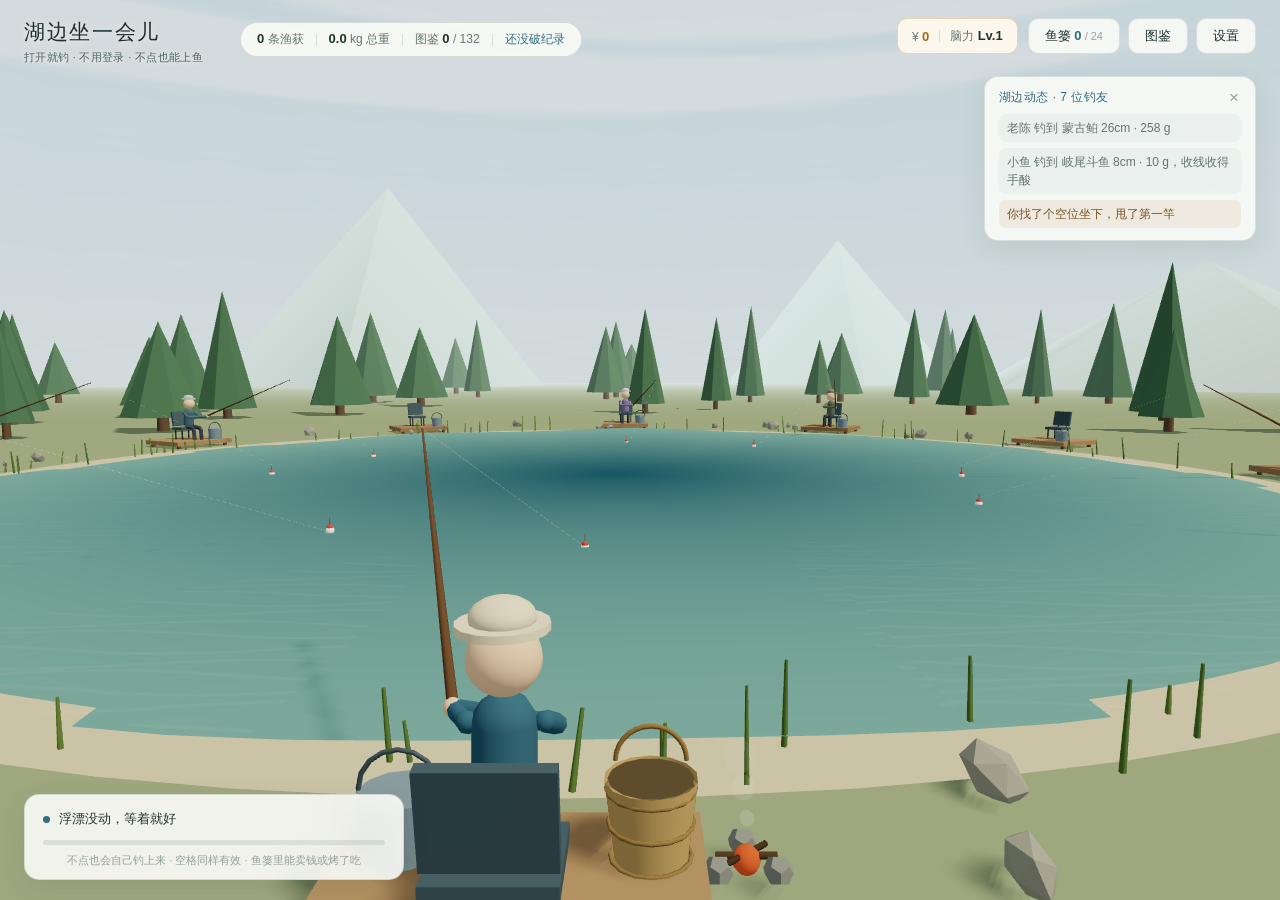
==== fishing.html @ 689ca932 "Publish 今晚便利店 static site" ====
<!doctype html>
<html lang="zh-CN">
  <head>
    <meta charset="UTF-8" />
    <meta name="viewport" content="width=device-width, initial-scale=1.0" />
    <meta name="theme-color" content="#dbe8e4" />
    <link rel="icon" type="image/svg+xml" href="/favicon.svg" />
    <meta name="description" content="打开网页就坐下钓鱼。环湖钓位、132 种淡水鱼、全程可零操作。" />
    <title>湖边坐一会儿 · 摸鱼钓鱼</title>
    <script type="module" crossorigin src="/assets/fishing-wzUcbD3U.js"></script>
    <link rel="modulepreload" crossorigin href="/assets/react-BdqkGuZs.js">
    <link rel="stylesheet" crossorigin href="/assets/fishing-D8SqK-b8.css">
  </head>
  <body>
    <div id="root"></div>
  </body>
</html>
---- assets/fishing-D8SqK-b8.css ----
:root{--fk-ink: #21332f;--fk-ink2: #647671;--fk-ink3: #93a19c;--fk-paper: rgba(250, 251, 247, .9);--fk-solid: #fafbf7;--fk-line: rgba(37, 68, 62, .14);--fk-lake: #2f6e7e;--fk-amber: #bd7731;--fk-sans: -apple-system, BlinkMacSystemFont, "Segoe UI", "PingFang SC", "Microsoft YaHei", sans-serif;--fk-serif: "Songti SC", "SimSun", "Noto Serif SC", Georgia, serif}*{box-sizing:border-box}html,body,#root{height:100%;margin:0;padding:0;overflow:hidden;background:#dce9e6}body{font-family:var(--fk-sans);color:var(--fk-ink);-webkit-font-smoothing:antialiased;-webkit-user-select:none;user-select:none;overscroll-behavior:none}.fk-app{position:fixed;inset:0}canvas{display:block;outline:none}.fk-hud{position:fixed;inset:0;z-index:10;pointer-events:none;font-size:13px}.fk-hud button,.fk-hud input{font-family:inherit;cursor:pointer}.fk-hud button{pointer-events:auto}.fk-top{position:absolute;top:0;left:0;right:0;display:flex;align-items:flex-start;gap:20px;padding:18px 24px}.fk-brand{min-width:196px}.fk-brand h1{margin:0;font-family:var(--fk-serif);font-size:21px;font-weight:500;letter-spacing:.08em;color:#1d302c;text-shadow:0 1px 8px rgba(255,255,255,.7)}.fk-brand span{display:block;margin-top:4px;font-size:11px;color:#4e665f;letter-spacing:.03em;text-shadow:0 1px 6px rgba(255,255,255,.8)}.fk-stats{display:flex;align-items:center;gap:12px;margin-top:4px;padding:8px 16px;background:var(--fk-paper);border:1px solid var(--fk-line);border-radius:999px;-webkit-backdrop-filter:blur(8px);backdrop-filter:blur(8px);font-size:12px;color:var(--fk-ink2);white-space:nowrap}.fk-stats b{color:var(--fk-ink);font-weight:600;font-size:13px}.fk-stats i{width:1px;height:12px;background:var(--fk-line)}.fk-biggest{color:var(--fk-lake)}.fk-wallet{display:flex;align-items:center;gap:10px;padding:8px 14px;margin-right:2px;border-radius:10px;border:1px solid rgba(189,119,49,.28);background:#fffaeeeb;color:var(--fk-ink2);font-size:12px;white-space:nowrap;-webkit-backdrop-filter:blur(8px);backdrop-filter:blur(8px)}.fk-wallet i{width:1px;height:12px;background:#bd773140}.fk-wallet b{font-weight:600;color:var(--fk-ink);font-size:13px}.fk-wallet-coin b{color:#a2661f}.fk-top-btns button small{color:var(--fk-ink3);font-size:11px;font-weight:400}.fk-top-btns button b{font-weight:600;color:var(--fk-lake)}.fk-top-btns{margin-left:auto;display:flex;gap:8px;pointer-events:auto}.fk-top-btns button,.fk-news-toggle{padding:8px 16px;border-radius:10px;border:1px solid var(--fk-line);background:var(--fk-paper);color:var(--fk-ink);font-size:13px;-webkit-backdrop-filter:blur(8px);backdrop-filter:blur(8px);transition:background .15s,transform .15s}.fk-top-btns button:hover,.fk-news-toggle:hover{background:#fff;transform:translateY(-1px)}.fk-news{position:absolute;top:76px;right:24px;width:272px;padding:12px 14px;background:var(--fk-paper);border:1px solid var(--fk-line);border-radius:14px;-webkit-backdrop-filter:blur(10px);backdrop-filter:blur(10px);box-shadow:0 8px 28px #1c3c3817;pointer-events:auto}.fk-news-toggle{position:absolute;top:76px;right:24px}.fk-news-head{display:flex;justify-content:space-between;align-items:center;font-size:12px;color:var(--fk-lake);margin-bottom:8px;letter-spacing:.04em}.fk-news-head button{border:0;background:none;color:var(--fk-ink3);font-size:17px;line-height:1;padding:0 2px}.fk-news-list{display:flex;flex-direction:column;gap:6px}.fk-news-item{font-size:12px;line-height:1.5;color:var(--fk-ink2);padding:5px 8px;border-radius:7px;background:#2f6e7e0e;animation:fkFade .35s ease}.fk-news-item.mine{background:#bd77311a;color:#7a5327}.fk-status{position:absolute;bottom:20px;left:24px;width:min(380px,calc(100vw - 40px));padding:12px 18px 11px;background:var(--fk-paper);border:1px solid var(--fk-line);border-radius:15px;-webkit-backdrop-filter:blur(10px);backdrop-filter:blur(10px);box-shadow:0 8px 28px #1c3c3817;pointer-events:none;transition:border-color .25s}.fk-status.active{border-color:#bd773180}.fk-status-line{display:flex;align-items:center;gap:9px;min-height:24px}.fk-dot{width:7px;height:7px;border-radius:50%;background:var(--fk-lake);flex:none}.fk-status.active .fk-dot{background:var(--fk-amber);animation:fkPulse .85s infinite}.fk-status-text{font-size:13px;color:var(--fk-ink)}.fk-tap-btn{margin-left:auto;padding:5px 12px;border-radius:8px;border:1px solid rgba(189,119,49,.4);background:#bd77311f;color:#8b5620;font-size:12px;white-space:nowrap}.fk-tap-btn:hover{background:#bd773138}.fk-progress{margin-top:9px;height:5px;background:#25443e1a;border-radius:999px;overflow:hidden}.fk-progress-fill{height:100%;border-radius:999px;background:var(--fk-lake);transition:width .12s linear}.fk-progress-fill.boost{background:var(--fk-amber)}.fk-hint{margin-top:8px;font-size:11px;color:var(--fk-ink3);text-align:center}.fk-card{position:absolute;top:50%;right:5.5%;transform:translateY(-50%);width:352px;display:flex;gap:14px;padding:18px;background:#fcfcf8f5;border:1px solid var(--fk-line);border-radius:18px;box-shadow:0 18px 52px #17383433;-webkit-backdrop-filter:blur(12px);backdrop-filter:blur(12px);animation:fkCardIn .38s cubic-bezier(.2,.9,.3,1);pointer-events:none}.fk-card.rare{border-color:#bd77318c;box-shadow:0 18px 52px #78521942}.fk-card-art{width:106px;flex:none;display:flex;align-items:center;justify-content:center;background:#2f6e7e12;border-radius:12px;padding:5px}.fk-card-svg{width:100%;height:auto}.fk-card-body{flex:1;min-width:0}.fk-card-title{display:flex;align-items:baseline;justify-content:space-between;gap:8px}.fk-card-title h2{margin:0;font-family:var(--fk-serif);font-size:22px;font-weight:500}.fk-rarity{font-size:11px;white-space:nowrap}.fk-card-sub{margin-top:3px;font-size:11px;color:var(--fk-ink3)}.fk-card-metrics{display:flex;gap:6px;margin-top:12px}.fk-card-metrics>div{flex:1;min-width:0;padding:7px 8px;background:#2f6e7e12;border-radius:9px;text-align:center}.fk-card-metrics b{display:block;font-size:15px;font-weight:600;color:var(--fk-lake);white-space:nowrap}.fk-card-metrics span{display:block;font-size:10px;color:var(--fk-ink3);margin-top:2px}.fk-card-note{margin:11px 0 0;font-size:12px;line-height:1.6;color:var(--fk-ink2)}.fk-card-tags{display:flex;flex-wrap:wrap;gap:6px;margin-top:10px}.tag{font-size:11px;padding:3px 8px;border-radius:6px}.tag.release{background:#2f6e7e21;color:var(--fk-lake)}.tag.record{background:#bd773129;color:#8b5620}.tag.dex{background:#5a826429;color:#3b6a45}.tag.basket{background:#bd773124;color:#8b5620}.fk-sizebar{margin-top:12px}.fk-sizebar-head,.fk-sizebar-foot{display:flex;justify-content:space-between;font-size:10px;color:var(--fk-ink3)}.fk-sizebar-track{position:relative;height:7px;margin:6px 0 4px;background:#25443e1a;border-radius:999px}.fk-sizebar-fill{height:100%;border-radius:999px;background:linear-gradient(90deg,#7fa9a3,#2f6e7e)}.fk-sizebar-mark{position:absolute;top:-3px;width:3px;height:13px;background:var(--fk-amber);border-radius:2px;transform:translate(-1.5px)}.fk-panel{position:absolute;top:50%;left:50%;transform:translate(-50%,-50%);background:#fbfcf8f7;border:1px solid var(--fk-line);border-radius:20px;box-shadow:0 24px 70px #1434303d;-webkit-backdrop-filter:blur(14px);backdrop-filter:blur(14px);pointer-events:auto;animation:fkCardIn .28s ease}.fk-panel-head{display:flex;align-items:flex-start;justify-content:space-between;padding:20px 22px 14px}.fk-panel-head h2{margin:0;font-family:var(--fk-serif);font-size:20px;font-weight:500}.fk-panel-head span{display:block;margin-top:4px;font-size:11px;color:var(--fk-ink3)}.fk-x{border:0;background:none;color:var(--fk-ink3);font-size:22px;line-height:1;padding:0 4px}.fk-x:hover{color:var(--fk-ink)}.fk-dex{width:min(880px,calc(100vw - 40px));height:min(680px,calc(100vh - 60px));display:flex;flex-direction:column}.fk-dex-bar{display:flex;gap:12px;align-items:center;padding:0 22px 12px}.fk-dex-bar input{flex:1;min-width:0;padding:9px 12px;border-radius:9px;border:1px solid var(--fk-line);background:#fff;color:var(--fk-ink);font-size:13px;outline:none;pointer-events:auto;cursor:text}.fk-dex-bar input:focus{border-color:var(--fk-lake)}.fk-segs{display:flex;gap:3px;padding:3px;background:#25443e0f;border-radius:9px}.fk-segs button{padding:6px 12px;border:0;border-radius:7px;background:transparent;color:var(--fk-ink2);font-size:12px}.fk-segs button.on{background:#fff;color:var(--fk-ink);box-shadow:0 1px 4px #00000012}.fk-dex-progress{height:4px;margin:0 22px 12px;background:#25443e1a;border-radius:999px;overflow:hidden}.fk-dex-progress div{height:100%;background:var(--fk-lake);border-radius:999px}.fk-dex-grid{flex:1;overflow-y:auto;display:grid;grid-template-columns:repeat(auto-fill,minmax(112px,1fr));gap:8px;padding:0 22px 20px;align-content:start}.fk-dex-cell{padding:9px 6px 8px;border-radius:11px;border:1px solid var(--fk-line);background:#fff;text-align:center;color:var(--fk-ink);transition:transform .12s,border-color .12s}.fk-dex-cell:hover{transform:translateY(-2px);border-color:var(--fk-lake)}.fk-dex-cell.sel{border-color:var(--fk-lake);background:#2f6e7e12}.fk-dex-cell.locked{background:#25443e09;border-style:dashed}.fk-dex-art{height:54px;display:flex;align-items:center;justify-content:center}.fk-dex-art svg{width:92px;height:54px}.fk-dex-cell.locked .fk-dex-art{color:var(--fk-ink3)}.fk-q{font-size:26px;color:var(--fk-ink3);font-family:var(--fk-serif)}.fk-dex-name{font-size:12px;margin-top:3px}.fk-dex-cell.locked .fk-dex-name{color:var(--fk-ink3)}.fk-dex-meta{font-size:10px;margin-top:2px;opacity:.85}.fk-dex-empty{grid-column:1 / -1;text-align:center;padding:40px;color:var(--fk-ink3)}.fk-dex-detail{display:flex;align-items:center;gap:14px;margin:0 22px 20px;padding:12px 14px;background:#2f6e7e12;border-radius:12px}.fk-detail-svg{width:100px;height:58px;flex:none}.fk-dex-detail h3{margin:0;font-family:var(--fk-serif);font-size:16px;font-weight:500}.fk-dex-detail h3 span{font-family:var(--fk-sans);font-size:11px;margin-left:6px}.fk-dex-detail p{margin:4px 0;font-size:12px;color:var(--fk-ink2);line-height:1.5}.fk-detail-nums{font-size:11px;color:var(--fk-ink3)}.fk-settings{width:min(440px,calc(100vw - 40px))}.fk-row{display:flex;align-items:center;justify-content:space-between;padding:11px 22px;border-top:1px solid var(--fk-line);font-size:13px}.fk-btn{padding:6px 12px;border-radius:8px;border:1px solid var(--fk-line);background:#fff;color:var(--fk-ink);font-size:12px}.fk-btn:hover{border-color:var(--fk-lake)}.fk-btn.danger{color:#a3453c;border-color:#a3453c4d}.fk-switch{min-width:48px;padding:5px 12px;border-radius:8px;border:1px solid var(--fk-line);background:#fff;color:var(--fk-ink3);font-size:12px}.fk-switch.on{background:#2f6e7e21;border-color:#2f6e7e59;color:var(--fk-lake)}.fk-settings-note{margin:6px 22px 20px;font-size:11px;line-height:1.6;color:var(--fk-ink3)}.fk-row>span small{display:block;font-size:10px;color:var(--fk-ink3);margin-top:2px}.fk-basket{width:min(600px,calc(100vw - 40px));height:min(700px,calc(100vh - 60px));display:flex;flex-direction:column}.fk-basket-summary{flex:none;padding:0 22px 14px}.fk-basket-nums{display:flex;gap:8px}.fk-basket-nums>div{flex:1;min-width:0;text-align:center;padding:9px 6px;border-radius:11px;background:#2f6e7e12}.fk-basket-nums b{display:block;font-size:19px;font-weight:600;color:var(--fk-lake);white-space:nowrap}.fk-basket-nums b small{font-size:11px;color:var(--fk-ink3);font-weight:400}.fk-basket-nums span{display:block;font-size:10px;color:var(--fk-ink3);margin-top:2px}.fk-basket-actions{display:flex;gap:8px;margin-top:10px}.fk-basket-actions button{flex:1;padding:11px 10px;border-radius:11px;border:1px solid transparent;font-size:13px;font-weight:600;display:flex;align-items:center;justify-content:center;gap:8px;transition:transform .14s,filter .14s}.fk-basket-actions button span{font-size:11px;font-weight:400;opacity:.85}.fk-basket-actions button:hover:not(:disabled){transform:translateY(-1px);filter:brightness(1.04)}.fk-basket-actions button:disabled{opacity:.42;cursor:not-allowed}.fk-primary{background:var(--fk-lake);color:#fff}.fk-warm{background:#bd773126;color:#8b5620;border-color:#bd773159!important}.fk-brain-line{margin-top:10px;padding:8px 11px;border-radius:9px;background:#bd773114;font-size:11px;line-height:1.6;color:#7a5327}.fk-brain-line em{display:block;font-style:normal;color:var(--fk-ink3)}.fk-basket-scroll{flex:1;min-height:0;overflow-y:auto;padding:0 22px 20px}.fk-section-title{display:flex;align-items:baseline;gap:8px;margin:14px 0 9px;font-size:12px;font-weight:600;color:var(--fk-ink)}.fk-section-title span{font-size:10px;font-weight:400;color:var(--fk-ink3)}.fk-creel-empty{padding:26px 12px;text-align:center;font-size:12px;color:var(--fk-ink3);border:1px dashed var(--fk-line);border-radius:12px}.fk-creel-list{display:flex;flex-direction:column;gap:7px}.fk-creel-row{display:flex;align-items:center;gap:10px;padding:8px 10px;border-radius:11px;border:1px solid var(--fk-line);background:#fff}.fk-creel-art{width:66px;height:40px;flex:none;display:flex;align-items:center;justify-content:center;background:#2f6e7e0f;border-radius:8px}.fk-creel-art svg{width:60px;height:36px}.fk-creel-info{flex:1;min-width:0}.fk-creel-name{font-size:13px;font-weight:600;white-space:nowrap;overflow:hidden;text-overflow:ellipsis}.fk-creel-name span{color:var(--fk-lake);margin-left:3px}.fk-creel-name i{font-style:normal;font-size:10px;margin-left:7px}.fk-creel-meta{margin-top:2px;font-size:10px;color:var(--fk-ink3);white-space:nowrap;overflow:hidden;text-overflow:ellipsis}.fk-creel-price{flex:none;font-size:13px;font-weight:600;color:#a2661f;min-width:54px;text-align:right}.fk-creel-btns{flex:none;display:flex;gap:4px}.fk-creel-btns button{min-width:34px;padding:5px 8px;border-radius:7px;border:1px solid var(--fk-line);background:#fff;color:var(--fk-ink2);font-size:11px}.fk-creel-btns button:hover{border-color:var(--fk-lake);color:var(--fk-lake)}.fk-creel-btns button.warm:hover{border-color:var(--fk-amber);color:#8b5620}.fk-shop-list{display:flex;flex-direction:column;gap:7px}.fk-shop-row{display:flex;align-items:center;gap:10px;padding:9px 11px;border-radius:11px;background:#bd77310e;border:1px solid rgba(189,119,49,.16)}.fk-shop-info{flex:1;min-width:0}.fk-shop-name{font-size:12px;font-weight:600}.fk-shop-name span{font-weight:400;font-size:10px;color:var(--fk-ink3);margin-left:6px}.fk-shop-desc{margin-top:2px;font-size:10px;color:var(--fk-ink3)}.fk-shop-buy{flex:none;min-width:68px;padding:7px 10px;border-radius:8px;border:1px solid rgba(189,119,49,.4);background:#fff;color:#8b5620;font-size:12px;font-weight:600}.fk-shop-buy:hover:not(:disabled){background:#bd77311f}.fk-shop-buy:disabled{opacity:.4;cursor:not-allowed}.fk-basket-foot{margin-top:14px;font-size:10px;line-height:1.7;color:var(--fk-ink3)}@keyframes fkCardIn{0%{opacity:0;transform:translate(-50%,-46%) scale(.97)}to{opacity:1;transform:translate(-50%,-50%) scale(1)}}.fk-card{animation-name:fkCardRight}@keyframes fkCardRight{0%{opacity:0;transform:translate(18px,-50%)}to{opacity:1;transform:translateY(-50%)}}@keyframes fkFade{0%{opacity:0}to{opacity:1}}@keyframes fkPulse{0%,to{opacity:1;transform:scale(1)}50%{opacity:.45;transform:scale(1.35)}}@media(max-width:760px){.fk-top{padding:12px;flex-wrap:wrap;gap:8px}.fk-brand{min-width:0}.fk-brand h1{font-size:17px}.fk-stats{order:3;width:100%;justify-content:space-between;gap:6px;font-size:11px;padding:7px 10px}.fk-biggest{display:none}.fk-top-btns{order:2;width:100%;margin-left:0;flex-wrap:wrap}.fk-wallet{padding:6px 10px;font-size:11px}.fk-top-btns>button{padding:7px 11px;font-size:12px}.fk-news{display:none}.fk-card{inset:auto 12px 108px;width:auto;transform:none}.fk-card{animation-name:fkFade}.fk-status{bottom:12px;left:12px;right:12px;width:auto}.fk-hint{display:none}.fk-basket{width:calc(100vw - 20px);height:calc(100vh - 40px)}.fk-basket-summary,.fk-basket-scroll{padding-left:14px;padding-right:14px}.fk-basket-nums b{font-size:16px}.fk-creel-row{gap:6px;padding:7px}.fk-creel-art{display:none}.fk-creel-price{min-width:44px;font-size:12px}}
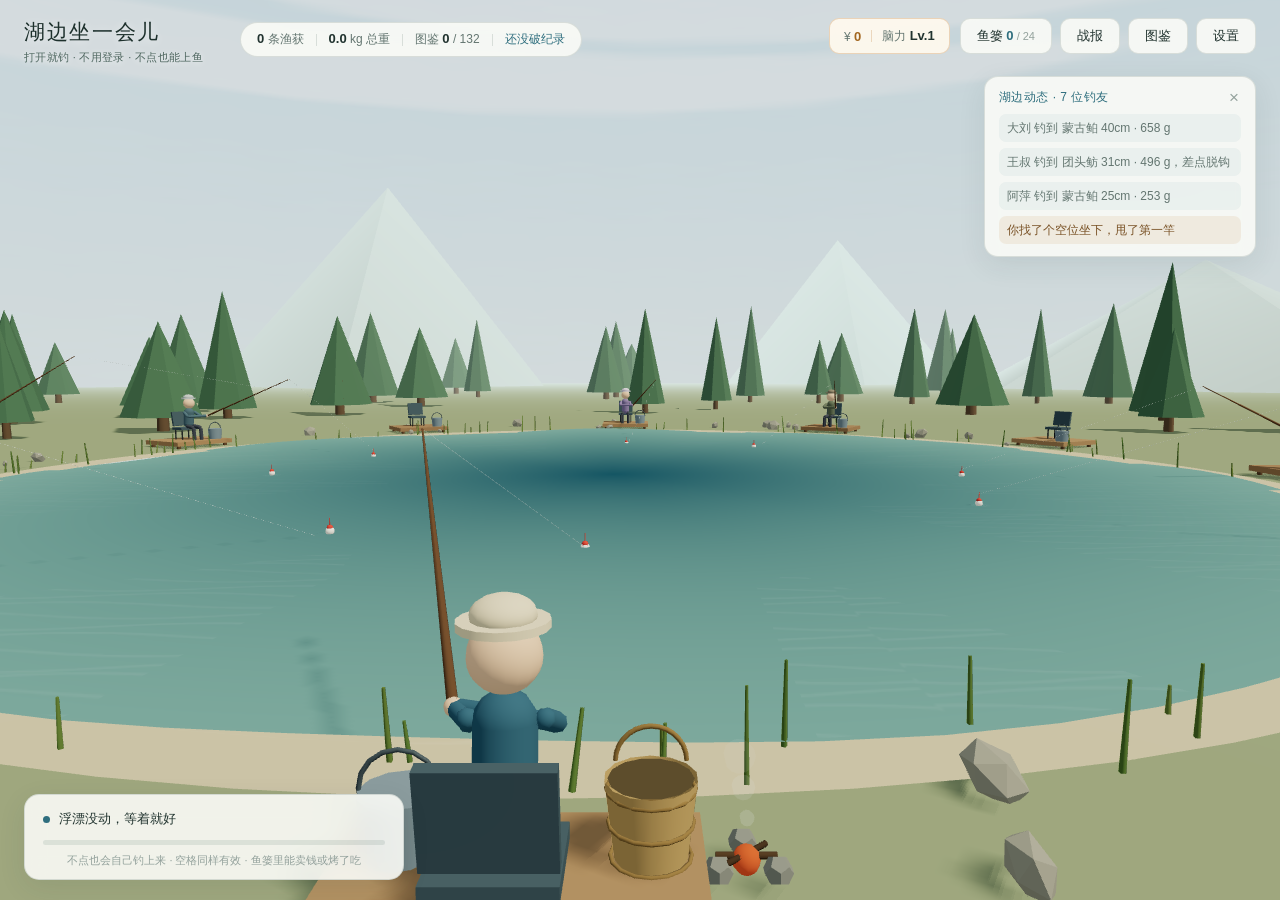
==== commit 2e806e52: "SEO：元信息 + JSON-LD + robots/sitemap/llms.txt + OG 分享图 - index.html / fishing.html 补全 title、descriptio" ====
--- a/fishing.html
+++ b/fishing.html
@@ -4,14 +4,216 @@
     <meta charset="UTF-8" />
     <meta name="viewport" content="width=device-width, initial-scale=1.0" />
     <meta name="theme-color" content="#dbe8e4" />
+
+    <!-- ===================== SEO 基础 ===================== -->
+    <title>湖边坐一会儿 · 免费摸鱼钓鱼网页游戏（132 种淡水鱼 · 无需下载）</title>
+    <meta
+      name="description"
+      content="《湖边坐一会儿》是免费在线钓鱼网页游戏：环湖钓位、132 种淡水鱼、五档品级、图鉴收集、每日战报，全程可零操作的摸鱼钓鱼。打开浏览器就能钓，无需下载安装。"
+    />
+    <meta
+      name="keywords"
+      content="钓鱼游戏,免费钓鱼游戏,在线钓鱼,摸鱼游戏,网页钓鱼小游戏,淡水鱼图鉴,休闲游戏,网页游戏不用下载,浏览器游戏,钓鱼模拟,湖边钓鱼,挂机游戏"
+    />
+    <meta name="author" content="kakshinji" />
+    <meta
+      name="robots"
+      content="index, follow, max-snippet:-1, max-image-preview:large, max-video-preview:-1"
+    />
+    <meta name="googlebot" content="index, follow, max-snippet:-1, max-image-preview:large" />
+    <meta name="baiduspider" content="index, follow" />
+    <link rel="canonical" href="https://kakshinji.github.io/fishing.html" />
+
+    <!-- ===================== Open Graph ===================== -->
+    <meta property="og:type" content="website" />
+    <meta property="og:site_name" content="今晚便利店" />
+    <meta property="og:locale" content="zh_CN" />
+    <meta property="og:title" content="湖边坐一会儿 · 免费摸鱼钓鱼网页游戏" />
+    <meta
+      property="og:description"
+      content="环湖钓位、132 种淡水鱼、五档品级、图鉴收集。全程可零操作的摸鱼钓鱼，浏览器直接玩。"
+    />
+    <meta property="og:url" content="https://kakshinji.github.io/fishing.html" />
+    <meta property="og:image" content="https://kakshinji.github.io/og-fishing.jpg" />
+    <meta property="og:image:secure_url" content="https://kakshinji.github.io/og-fishing.jpg" />
+    <meta property="og:image:type" content="image/jpeg" />
+    <meta property="og:image:width" content="1200" />
+    <meta property="og:image:height" content="630" />
+    <meta property="og:image:alt" content="《湖边坐一会儿》游戏截图：湖边钓位与鱼竿" />
+
+    <!-- ===================== Twitter / X ===================== -->
+    <meta name="twitter:card" content="summary_large_image" />
+    <meta name="twitter:title" content="湖边坐一会儿 · 免费摸鱼钓鱼网页游戏" />
+    <meta
+      name="twitter:description"
+      content="环湖钓位、132 种淡水鱼、五档品级。全程可零操作的摸鱼钓鱼。"
+    />
+    <meta name="twitter:image" content="https://kakshinji.github.io/og-fishing.jpg" />
+    <meta name="twitter:image:alt" content="《湖边坐一会儿》游戏截图" />
+
+    <!-- ===================== 应用 / PWA ===================== -->
+    <link rel="manifest" href="/manifest.json" />
     <link rel="icon" type="image/svg+xml" href="/favicon.svg" />
-    <meta name="description" content="打开网页就坐下钓鱼。环湖钓位、132 种淡水鱼、全程可零操作。" />
-    <title>湖边坐一会儿 · 摸鱼钓鱼</title>
-    <script type="module" crossorigin src="/assets/fishing-wzUcbD3U.js"></script>
+    <link rel="apple-touch-icon" href="/favicon.svg" />
+    <meta name="apple-mobile-web-app-capable" content="yes" />
+    <meta name="apple-mobile-web-app-title" content="湖边坐一会儿" />
+    <meta name="application-name" content="湖边坐一会儿" />
+    <meta name="format-detection" content="telephone=no" />
+
+    <!-- ===================== 结构化数据（VideoGame + FAQPage） ===================== -->
+    <script type="application/ld+json">
+      {
+        "@context": "https://schema.org",
+        "@graph": [
+          {
+            "@type": "VideoGame",
+            "@id": "https://kakshinji.github.io/fishing.html#game",
+            "name": "湖边坐一会儿",
+            "alternateName": "Sit by the Lake",
+            "description": "一款免费在线钓鱼网页游戏。玩家坐在湖边钓位上，钓起 132 种淡水鱼，鱼分普通、稀有、史诗、传奇、不朽五档品级，可收集图鉴、查看每日战报。支持全程零操作的「摸鱼」模式，打开浏览器即可游玩，无需下载安装。",
+            "url": "https://kakshinji.github.io/fishing.html",
+            "image": "https://kakshinji.github.io/og-fishing.jpg",
+            "screenshot": {
+              "@type": "ImageObject",
+              "url": "https://kakshinji.github.io/og-fishing.jpg",
+              "width": 1200,
+              "height": 630
+            },
+            "genre": ["钓鱼", "休闲", "收集"],
+            "gamePlatform": ["Web browser", "Desktop", "Mobile"],
+            "playMode": "SinglePlayer",
+            "applicationCategory": "GameApplication",
+            "operatingSystem": "Any (WebGL)",
+            "browserRequirements": "需要支持 WebGL 的现代浏览器",
+            "inLanguage": "zh-CN",
+            "offers": {
+              "@type": "Offer",
+              "price": "0",
+              "priceCurrency": "CNY",
+              "availability": "https://schema.org/InStock",
+              "url": "https://kakshinji.github.io/fishing.html"
+            },
+            "author": {
+              "@type": "Person",
+              "name": "kakshinji",
+              "url": "https://github.com/kakshinji"
+            },
+            "publisher": {
+              "@type": "Person",
+              "name": "kakshinji",
+              "url": "https://github.com/kakshinji"
+            },
+            "datePublished": "2026-11-14"
+          },
+          {
+            "@type": "FAQPage",
+            "@id": "https://kakshinji.github.io/fishing.html#faq",
+            "mainEntity": [
+              {
+                "@type": "Question",
+                "name": "《湖边坐一会儿》是什么游戏？",
+                "acceptedAnswer": {
+                  "@type": "Answer",
+                  "text": "《湖边坐一会儿》是一款免费在线钓鱼网页游戏。你坐在湖边钓位上钓鱼，共有 132 种淡水鱼、五档品级（普通/稀有/史诗/传奇/不朽），可以收集图鉴、查看每日战报。"
+                }
+              },
+              {
+                "@type": "Question",
+                "name": "需要一直盯着屏幕吗？",
+                "acceptedAnswer": {
+                  "@type": "Answer",
+                  "text": "不需要。游戏支持全程零操作的「摸鱼」模式，挂在那里自己就会钓鱼。也可以手动收线，体验咬钩和起鱼的过程。"
+                }
+              },
+              {
+                "@type": "Question",
+                "name": "一共有多少种鱼？",
+                "acceptedAnswer": {
+                  "@type": "Answer",
+                  "text": "132 种淡水鱼，分普通、稀有、史诗、传奇、不朽五档品级，收进图鉴里可以随时翻看。"
+                }
+              },
+              {
+                "@type": "Question",
+                "name": "收费吗？需要下载吗？",
+                "acceptedAnswer": {
+                  "@type": "Answer",
+                  "text": "完全免费，且无需下载安装。打开浏览器就能钓，无内购、无广告。"
+                }
+              },
+              {
+                "@type": "Question",
+                "name": "还有别的游戏吗？",
+                "acceptedAnswer": {
+                  "@type": "Answer",
+                  "text": "有。同一个站点还有《今晚便利店》3D 街景网页游戏：港式旧区夜市、47 家店铺、怪客 NPC，地址是 https://kakshinji.github.io/"
+                }
+              }
+            ]
+          }
+        ]
+      }
+    </script>
+    <script type="module" crossorigin src="/assets/fishing-DQyhH8av.js"></script>
     <link rel="modulepreload" crossorigin href="/assets/react-BdqkGuZs.js">
-    <link rel="stylesheet" crossorigin href="/assets/fishing-D8SqK-b8.css">
+    <link rel="stylesheet" crossorigin href="/assets/fishing-GeSbubqD.css">
   </head>
   <body>
+    <!-- 无 JS 环境的静态内容：给不渲染 JS 的搜索引擎（百度 / 多数 AI 爬虫）读的游戏说明 -->
+    <noscript>
+      <main
+        style="
+          max-width: 760px;
+          margin: 0 auto;
+          padding: 32px 24px 64px;
+          font-family: system-ui, -apple-system, 'Segoe UI', 'Microsoft YaHei', sans-serif;
+          line-height: 1.85;
+          color: #2c3a36;
+          background: #dbe8e4;
+        "
+      >
+        <h1 style="font-size: 32px; margin: 0 0 6px">湖边坐一会儿</h1>
+        <p style="font-size: 16px; color: #5c6f69; margin: 0 0 24px">
+          免费摸鱼钓鱼网页游戏 · 132 种淡水鱼 · 无需下载
+        </p>
+
+        <h2 style="font-size: 20px; margin: 32px 0 12px">这是什么游戏</h2>
+        <p>
+          《湖边坐一会儿》是一款<b>免费在线钓鱼网页游戏</b>。你坐在湖边的钓位上，
+          看着浮标起起伏伏，钓起一条又一条淡水鱼。一共 <b>132 种鱼</b>，
+          分普通、稀有、史诗、传奇、不朽<b>五档品级</b>，全部收进图鉴里随时翻看。
+        </p>
+
+        <h2 style="font-size: 20px; margin: 32px 0 12px">玩法</h2>
+        <ul style="padding-left: 22px">
+          <li><b>零操作挂机</b>：挂在那里自己就会钓鱼，适合上班摸鱼</li>
+          <li><b>手动收线</b>：体验咬钩、溜鱼、起鱼的全过程</li>
+          <li><b>图鉴收集</b>：132 种鱼的体长、重量、钓点、时间全记录</li>
+          <li><b>每日战报</b>：今天钓了几条、最高品级、最长的一条</li>
+          <li><b>品级演出</b>：钓到传奇 / 不朽时有全屏定格演出</li>
+        </ul>
+
+        <h2 style="font-size: 20px; margin: 32px 0 12px">游戏特色</h2>
+        <ul style="padding-left: 22px">
+          <li>打开浏览器就能玩，<b>无需下载安装、无需注册</b></li>
+          <li>环湖钓位、松林倒影，安静的低多边形湖景</li>
+          <li>132 种淡水鱼 × 五档品级，可长期收集</li>
+          <li>支持挂机摸鱼，也支持手动操作</li>
+          <li>完全免费，无内购，无广告</li>
+        </ul>
+
+        <h2 style="font-size: 20px; margin: 32px 0 12px">另一个游戏</h2>
+        <p>
+          同一站点还有《<a href="/" style="color: #2f6b5c">今晚便利店</a>》3D 街景网页游戏：
+          港式旧区夜市、47 家店铺、怪客 NPC、白天黑夜切换。
+        </p>
+
+        <p style="margin-top: 40px; color: #7d8a85; font-size: 13px">
+          提示：本页需要 JavaScript 才能运行。请启用 JavaScript 后刷新页面开始钓鱼。
+        </p>
+      </main>
+    </noscript>
+
     <div id="root"></div>
   </body>
 </html>
--- a/assets/fishing-GeSbubqD.css
+++ b/assets/fishing-GeSbubqD.css
@@ -0,0 +1 @@
+:root{--fk-ink: #21332f;--fk-ink2: #647671;--fk-ink3: #93a19c;--fk-paper: rgba(250, 251, 247, .9);--fk-solid: #fafbf7;--fk-line: rgba(37, 68, 62, .14);--fk-lake: #2f6e7e;--fk-amber: #bd7731;--fk-sans: -apple-system, BlinkMacSystemFont, "Segoe UI", "PingFang SC", "Microsoft YaHei", sans-serif;--fk-serif: "Songti SC", "SimSun", "Noto Serif SC", Georgia, serif}*{box-sizing:border-box}html,body,#root{height:100%;margin:0;padding:0;overflow:hidden;background:#dce9e6}body{font-family:var(--fk-sans);color:var(--fk-ink);-webkit-font-smoothing:antialiased;-webkit-user-select:none;user-select:none;overscroll-behavior:none}.fk-app{position:fixed;inset:0}canvas{display:block;outline:none}.fk-hud{position:fixed;inset:0;z-index:10;pointer-events:none;font-size:13px}.fk-hud button,.fk-hud input{font-family:inherit;cursor:pointer}.fk-hud button{pointer-events:auto}.fk-top{position:absolute;top:0;left:0;right:0;display:flex;align-items:flex-start;gap:20px;padding:18px 24px;z-index:30}.fk-brand{min-width:196px}.fk-brand h1{margin:0;font-family:var(--fk-serif);font-size:21px;font-weight:500;letter-spacing:.08em;color:#1d302c;text-shadow:0 1px 8px rgba(255,255,255,.7)}.fk-brand span{display:block;margin-top:4px;font-size:11px;color:#4e665f;letter-spacing:.03em;text-shadow:0 1px 6px rgba(255,255,255,.8)}.fk-stats{display:flex;align-items:center;gap:12px;margin-top:4px;padding:8px 16px;background:var(--fk-paper);border:1px solid var(--fk-line);border-radius:999px;-webkit-backdrop-filter:blur(8px);backdrop-filter:blur(8px);font-size:12px;color:var(--fk-ink2);white-space:nowrap}.fk-stats b{color:var(--fk-ink);font-weight:600;font-size:13px}.fk-stats i{width:1px;height:12px;background:var(--fk-line)}.fk-biggest{color:var(--fk-lake)}.fk-wallet{display:flex;align-items:center;gap:10px;padding:8px 14px;margin-right:2px;border-radius:10px;border:1px solid rgba(189,119,49,.28);background:#fffaeeeb;color:var(--fk-ink2);font-size:12px;white-space:nowrap;-webkit-backdrop-filter:blur(8px);backdrop-filter:blur(8px)}.fk-wallet i{width:1px;height:12px;background:#bd773140}.fk-wallet b{font-weight:600;color:var(--fk-ink);font-size:13px}.fk-wallet-coin b{color:#a2661f}.fk-top-btns button small{color:var(--fk-ink3);font-size:11px;font-weight:400}.fk-top-btns button b{font-weight:600;color:var(--fk-lake)}.fk-top-btns{margin-left:auto;display:flex;gap:8px;pointer-events:auto}.fk-top-btns button,.fk-news-toggle{padding:8px 16px;border-radius:10px;border:1px solid var(--fk-line);background:var(--fk-paper);color:var(--fk-ink);font-size:13px;-webkit-backdrop-filter:blur(8px);backdrop-filter:blur(8px);transition:background .15s,transform .15s}.fk-top-btns button:hover,.fk-news-toggle:hover{background:#fff;transform:translateY(-1px)}.fk-news{position:absolute;top:76px;right:24px;width:272px;padding:12px 14px;background:var(--fk-paper);border:1px solid var(--fk-line);border-radius:14px;-webkit-backdrop-filter:blur(10px);backdrop-filter:blur(10px);box-shadow:0 8px 28px #1c3c3817;pointer-events:auto;z-index:20}.fk-news-toggle{position:absolute;top:76px;right:24px}.fk-news-head{display:flex;justify-content:space-between;align-items:center;font-size:12px;color:var(--fk-lake);margin-bottom:8px;letter-spacing:.04em}.fk-news-head button{border:0;background:none;color:var(--fk-ink3);font-size:17px;line-height:1;padding:0 2px}.fk-news-list{display:flex;flex-direction:column;gap:6px}.fk-news-item{font-size:12px;line-height:1.5;color:var(--fk-ink2);padding:5px 8px;border-radius:7px;background:#2f6e7e0e;animation:fkFade .35s ease}.fk-news-item.mine{background:#bd77311a;color:#7a5327}.fk-status{position:absolute;bottom:20px;left:24px;width:min(380px,calc(100vw - 40px));padding:12px 18px 11px;background:var(--fk-paper);border:1px solid var(--fk-line);border-radius:15px;-webkit-backdrop-filter:blur(10px);backdrop-filter:blur(10px);box-shadow:0 8px 28px #1c3c3817;pointer-events:none;transition:border-color .25s}.fk-status.active{border-color:#bd773180}.fk-status-line{display:flex;align-items:center;gap:9px;min-height:24px}.fk-dot{width:7px;height:7px;border-radius:50%;background:var(--fk-lake);flex:none}.fk-status.active .fk-dot{background:var(--fk-amber);animation:fkPulse .85s infinite}.fk-status-text{font-size:13px;color:var(--fk-ink)}.fk-tap-btn{margin-left:auto;padding:5px 12px;border-radius:8px;border:1px solid rgba(189,119,49,.4);background:#bd77311f;color:#8b5620;font-size:12px;white-space:nowrap}.fk-tap-btn:hover{background:#bd773138}.fk-progress{margin-top:9px;height:5px;background:#25443e1a;border-radius:999px;overflow:hidden}.fk-progress-fill{height:100%;border-radius:999px;background:var(--fk-lake);transition:width .12s linear}.fk-progress-fill.boost{background:var(--fk-amber)}.fk-hint{margin-top:8px;font-size:11px;color:var(--fk-ink3);text-align:center}.fk-card{position:absolute;top:50%;right:5.5%;transform:translateY(-50%);width:352px;display:flex;gap:14px;padding:18px;background:#fcfcf8f5;border:1px solid var(--fk-line);border-radius:18px;box-shadow:0 18px 52px #17383433;-webkit-backdrop-filter:blur(12px);backdrop-filter:blur(12px);animation:fkCardIn .38s cubic-bezier(.2,.9,.3,1);pointer-events:none}.fk-card-art{width:106px;flex:none;display:flex;align-items:center;justify-content:center;background:#2f6e7e12;border-radius:12px;padding:5px}.fk-card-svg{width:100%;height:auto}.fk-card-body{flex:1;min-width:0}.fk-card-title{display:flex;align-items:baseline;justify-content:space-between;gap:8px}.fk-card-title h2{margin:0;font-family:var(--fk-serif);font-size:22px;font-weight:500}.fk-rarity{font-size:11px;white-space:nowrap}.fk-card-sub{margin-top:3px;font-size:11px;color:var(--fk-ink3)}.fk-card-metrics{display:flex;gap:6px;margin-top:12px}.fk-card-metrics>div{flex:1;min-width:0;padding:7px 8px;background:#2f6e7e12;border-radius:9px;text-align:center}.fk-card-metrics b{display:block;font-size:15px;font-weight:600;color:var(--fk-lake);white-space:nowrap}.fk-card-metrics span{display:block;font-size:10px;color:var(--fk-ink3);margin-top:2px}.fk-card-note{margin:11px 0 0;font-size:12px;line-height:1.6;color:var(--fk-ink2)}.fk-card-tags{display:flex;flex-wrap:wrap;gap:6px;margin-top:10px}.tag{font-size:11px;padding:3px 8px;border-radius:6px}.tag.release{background:#2f6e7e21;color:var(--fk-lake)}.tag.record{background:#bd773129;color:#8b5620}.tag.dex{background:#5a826429;color:#3b6a45}.tag.basket{background:#bd773124;color:#8b5620}.fk-sizebar{margin-top:12px}.fk-sizebar-head,.fk-sizebar-foot{display:flex;justify-content:space-between;font-size:10px;color:var(--fk-ink3)}.fk-sizebar-track{position:relative;height:7px;margin:6px 0 4px;background:#25443e1a;border-radius:999px}.fk-sizebar-fill{height:100%;border-radius:999px;background:linear-gradient(90deg,#7fa9a3,#2f6e7e)}.fk-sizebar-mark{position:absolute;top:-3px;width:3px;height:13px;background:var(--fk-amber);border-radius:2px;transform:translate(-1.5px)}.fk-panel{position:absolute;top:50%;left:50%;transform:translate(-50%,-50%);background:#fbfcf8f7;border:1px solid var(--fk-line);border-radius:20px;box-shadow:0 24px 70px #1434303d;-webkit-backdrop-filter:blur(14px);backdrop-filter:blur(14px);z-index:40;pointer-events:auto;animation:fkCardIn .28s ease}.fk-panel-head{display:flex;align-items:flex-start;justify-content:space-between;padding:20px 22px 14px}.fk-panel-head h2{margin:0;font-family:var(--fk-serif);font-size:20px;font-weight:500}.fk-panel-head span{display:block;margin-top:4px;font-size:11px;color:var(--fk-ink3)}.fk-x{border:0;background:none;color:var(--fk-ink3);font-size:22px;line-height:1;padding:0 4px}.fk-x:hover{color:var(--fk-ink)}.fk-dex{width:min(880px,calc(100vw - 40px));height:min(680px,calc(100vh - 60px));display:flex;flex-direction:column}.fk-dex-bar{display:flex;gap:12px;align-items:center;padding:0 22px 12px}.fk-dex-bar input{flex:1;min-width:0;padding:9px 12px;border-radius:9px;border:1px solid var(--fk-line);background:#fff;color:var(--fk-ink);font-size:13px;outline:none;pointer-events:auto;cursor:text}.fk-dex-bar input:focus{border-color:var(--fk-lake)}.fk-segs{display:flex;gap:3px;padding:3px;background:#25443e0f;border-radius:9px}.fk-segs button{padding:6px 12px;border:0;border-radius:7px;background:transparent;color:var(--fk-ink2);font-size:12px}.fk-segs button.on{background:#fff;color:var(--fk-ink);box-shadow:0 1px 4px #00000012}.fk-dex-progress{height:4px;margin:0 22px 12px;background:#25443e1a;border-radius:999px;overflow:hidden}.fk-dex-progress div{height:100%;background:var(--fk-lake);border-radius:999px}.fk-dex-grid{flex:1;overflow-y:auto;display:grid;grid-template-columns:repeat(auto-fill,minmax(112px,1fr));gap:8px;padding:0 22px 20px;align-content:start}.fk-dex-cell{padding:9px 6px 8px;border-radius:11px;border:1px solid var(--fk-line);background:#fff;text-align:center;color:var(--fk-ink);transition:transform .12s,border-color .12s}.fk-dex-cell:hover{transform:translateY(-2px);border-color:var(--fk-lake)}.fk-dex-cell.sel{border-color:var(--fk-lake);background:#2f6e7e12}.fk-dex-cell.locked{background:#25443e09;border-style:dashed}.fk-dex-art{height:54px;display:flex;align-items:center;justify-content:center}.fk-dex-art svg{width:92px;height:54px}.fk-dex-cell.locked .fk-dex-art{color:var(--fk-ink3)}.fk-q{font-size:26px;color:var(--fk-ink3);font-family:var(--fk-serif)}.fk-dex-name{font-size:12px;margin-top:3px}.fk-dex-cell.locked .fk-dex-name{color:var(--fk-ink3)}.fk-dex-meta{font-size:10px;margin-top:2px;opacity:.85}.fk-dex-empty{grid-column:1 / -1;text-align:center;padding:40px;color:var(--fk-ink3)}.fk-dex-detail{display:flex;align-items:center;gap:14px;margin:0 22px 20px;padding:12px 14px;background:#2f6e7e12;border-radius:12px}.fk-detail-svg{width:100px;height:58px;flex:none}.fk-dex-detail h3{margin:0;font-family:var(--fk-serif);font-size:16px;font-weight:500}.fk-dex-detail p{margin:4px 0;font-size:12px;color:var(--fk-ink2);line-height:1.5}.fk-detail-nums{font-size:11px;color:var(--fk-ink3)}.fk-settings{width:min(440px,calc(100vw - 40px))}.fk-row{display:flex;align-items:center;justify-content:space-between;padding:11px 22px;border-top:1px solid var(--fk-line);font-size:13px}.fk-btn{padding:6px 12px;border-radius:8px;border:1px solid var(--fk-line);background:#fff;color:var(--fk-ink);font-size:12px}.fk-btn:hover{border-color:var(--fk-lake)}.fk-btn.danger{color:#a3453c;border-color:#a3453c4d}.fk-switch{min-width:48px;padding:5px 12px;border-radius:8px;border:1px solid var(--fk-line);background:#fff;color:var(--fk-ink3);font-size:12px}.fk-switch.on{background:#2f6e7e21;border-color:#2f6e7e59;color:var(--fk-lake)}.fk-settings-note{margin:6px 22px 20px;font-size:11px;line-height:1.6;color:var(--fk-ink3)}.fk-row>span small{display:block;font-size:10px;color:var(--fk-ink3);margin-top:2px}.fk-head-actions{display:flex;align-items:flex-start;gap:12px}.fk-link{border:0;background:none;color:var(--fk-lake);font-size:12px;padding:3px 0}.fk-link:hover{text-decoration:underline}.fk-report{width:min(520px,calc(100vw - 40px));height:min(720px,calc(100vh - 60px));display:flex;flex-direction:column;overflow:hidden}.fk-report-head{flex:none;padding:18px 24px 16px;background:linear-gradient(155deg,#fdf8ec,#f3f6ee);border-bottom:1px dashed rgba(37,68,62,.22);border-radius:20px 20px 0 0}.fk-report-head-top{display:flex;align-items:center;justify-content:space-between;font-size:10px;letter-spacing:.14em;color:var(--fk-ink3)}.fk-report-head h2{margin:10px 0 3px;font-family:var(--fk-serif);font-size:27px;font-weight:500;letter-spacing:.1em}.fk-report-date{font-size:12px;color:var(--fk-ink2)}.fk-report-verdict{margin:12px 0 0;font-family:var(--fk-serif);font-size:14px;line-height:1.6;color:#7a5327}.fk-report-scroll{flex:1;min-height:0;overflow-y:auto;padding:0 24px 18px}.fk-report-nums{display:grid;grid-template-columns:repeat(4,1fr);gap:7px;margin:16px 0 2px}.fk-report-nums>div{padding:10px 3px;text-align:center;border-radius:11px;background:#2f6e7e12}.fk-report-nums b{display:block;font-size:18px;font-weight:600;color:var(--fk-lake);white-space:nowrap}.fk-report-nums span{display:block;font-size:10px;color:var(--fk-ink3);margin-top:3px}.fk-report-big{display:flex;align-items:center;gap:14px;padding:10px 14px;border-radius:12px;border:1px solid var(--fk-line);background:#fff}.fk-report-big-art{width:110px;height:62px;flex:none;display:flex;align-items:center;justify-content:center;background:#2f6e7e0f;border-radius:9px}.fk-report-big-art svg{width:102px;height:58px}.fk-report-big-info{min-width:0}.fk-report-big-name{font-family:var(--fk-serif);font-size:18px}.fk-report-big-name i{font-style:normal;font-family:var(--fk-sans);font-size:11px;margin-left:8px}.fk-report-big-meta{margin-top:4px;font-size:11px;color:var(--fk-ink3);line-height:1.5}.fk-report-species{display:grid;grid-template-columns:repeat(4,1fr);gap:7px}.fk-report-sp{padding:6px 4px 5px;border-radius:9px;border:1px solid var(--fk-line);background:#fff;text-align:center}.fk-report-sp svg{width:100%;height:34px}.fk-report-sp span{display:block;margin-top:2px;font-size:10px;color:var(--fk-ink2);white-space:nowrap;overflow:hidden;text-overflow:ellipsis}.fk-report-more{grid-column:1 / -1;padding:5px;text-align:center;font-size:11px;color:var(--fk-ink3)}.fk-report-history{display:flex;flex-direction:column;gap:5px}.fk-report-hrow{display:grid;grid-template-columns:1.25fr 1.1fr .8fr .7fr;gap:6px;align-items:center;padding:7px 10px;border-radius:8px;background:#25443e0b;font-size:11px;color:var(--fk-ink2)}.fk-report-hrow b{color:var(--fk-ink);font-weight:600;white-space:nowrap}.fk-report-hrow span:nth-child(3){color:#a2661f;text-align:right;white-space:nowrap}.fk-report-hrow span:nth-child(4){text-align:right;white-space:nowrap}.fk-report-foot{flex:none;display:flex;gap:8px;padding:14px 24px 20px;border-top:1px dashed rgba(37,68,62,.22);background:#fdf8eca6}.fk-report-foot button{flex:1;padding:10px 8px;border-radius:10px;font-size:12px;font-weight:600;white-space:nowrap}.fk-report-copy{border:1px solid var(--fk-line);background:#fff;color:var(--fk-ink)}.fk-report-copy:hover{border-color:var(--fk-lake)}.fk-report-settle{border:1px solid rgba(189,119,49,.4);background:#bd773126;color:#8b5620}.fk-report-settle:hover:not(:disabled){background:#bd77313d}.fk-report-settle:disabled{opacity:.45;cursor:not-allowed}.fk-basket{width:min(600px,calc(100vw - 40px));height:min(700px,calc(100vh - 60px));display:flex;flex-direction:column}.fk-basket-summary{flex:none;padding:0 22px 14px}.fk-basket-nums{display:flex;gap:8px}.fk-basket-nums>div{flex:1;min-width:0;text-align:center;padding:9px 6px;border-radius:11px;background:#2f6e7e12}.fk-basket-nums b{display:block;font-size:19px;font-weight:600;color:var(--fk-lake);white-space:nowrap}.fk-basket-nums b small{font-size:11px;color:var(--fk-ink3);font-weight:400}.fk-basket-nums span{display:block;font-size:10px;color:var(--fk-ink3);margin-top:2px}.fk-basket-actions{display:flex;gap:8px;margin-top:10px}.fk-basket-actions button{flex:1;padding:11px 10px;border-radius:11px;border:1px solid transparent;font-size:13px;font-weight:600;display:flex;align-items:center;justify-content:center;gap:8px;transition:transform .14s,filter .14s}.fk-basket-actions button span{font-size:11px;font-weight:400;opacity:.85}.fk-basket-actions button:hover:not(:disabled){transform:translateY(-1px);filter:brightness(1.04)}.fk-basket-actions button:disabled{opacity:.42;cursor:not-allowed}.fk-primary{background:var(--fk-lake);color:#fff}.fk-warm{background:#bd773126;color:#8b5620;border-color:#bd773159!important}.fk-brain-line{margin-top:10px;padding:8px 11px;border-radius:9px;background:#bd773114;font-size:11px;line-height:1.6;color:#7a5327}.fk-brain-line em{display:block;font-style:normal;color:var(--fk-ink3)}.fk-basket-scroll{flex:1;min-height:0;overflow-y:auto;padding:0 22px 20px}.fk-section-title{display:flex;align-items:baseline;gap:8px;margin:14px 0 9px;font-size:12px;font-weight:600;color:var(--fk-ink)}.fk-section-title span{font-size:10px;font-weight:400;color:var(--fk-ink3)}.fk-creel-empty{padding:26px 12px;text-align:center;font-size:12px;color:var(--fk-ink3);border:1px dashed var(--fk-line);border-radius:12px}.fk-creel-list{display:flex;flex-direction:column;gap:7px}.fk-creel-row{display:flex;align-items:center;gap:10px;padding:8px 10px;border-radius:11px;border:1px solid var(--fk-line);background:#fff}.fk-creel-art{width:66px;height:40px;flex:none;display:flex;align-items:center;justify-content:center;background:#2f6e7e0f;border-radius:8px}.fk-creel-art svg{width:60px;height:36px}.fk-creel-info{flex:1;min-width:0}.fk-creel-name{font-size:13px;font-weight:600;white-space:nowrap;overflow:hidden;text-overflow:ellipsis}.fk-creel-name .fk-count{color:var(--fk-lake);margin-left:3px;font-size:12px}.fk-creel-meta{margin-top:2px;font-size:10px;color:var(--fk-ink3);white-space:nowrap;overflow:hidden;text-overflow:ellipsis}.fk-creel-price{flex:none;font-size:13px;font-weight:600;color:#a2661f;min-width:54px;text-align:right}.fk-creel-btns{flex:none;display:flex;gap:4px}.fk-creel-btns button{min-width:34px;padding:5px 8px;border-radius:7px;border:1px solid var(--fk-line);background:#fff;color:var(--fk-ink2);font-size:11px}.fk-creel-btns button:hover{border-color:var(--fk-lake);color:var(--fk-lake)}.fk-creel-btns button.warm:hover{border-color:var(--fk-amber);color:#8b5620}.fk-shop-list{display:flex;flex-direction:column;gap:7px}.fk-shop-row{display:flex;align-items:center;gap:10px;padding:9px 11px;border-radius:11px;background:#bd77310e;border:1px solid rgba(189,119,49,.16)}.fk-shop-info{flex:1;min-width:0}.fk-shop-name{font-size:12px;font-weight:600}.fk-shop-name span{font-weight:400;font-size:10px;color:var(--fk-ink3);margin-left:6px}.fk-shop-desc{margin-top:2px;font-size:10px;color:var(--fk-ink3)}.fk-shop-buy{flex:none;min-width:68px;padding:7px 10px;border-radius:8px;border:1px solid rgba(189,119,49,.4);background:#fff;color:#8b5620;font-size:12px;font-weight:600}.fk-shop-buy:hover:not(:disabled){background:#bd77311f}.fk-shop-buy:disabled{opacity:.4;cursor:not-allowed}.fk-basket-foot{margin-top:14px;font-size:10px;line-height:1.7;color:var(--fk-ink3)}.fk-grade-frame{border:1px solid var(--fk-gb2);box-shadow:inset 0 0 0 1px var(--fk-gb1),0 0 0 2px var(--fk-gsoft),0 8px 22px var(--fk-gglow)}.fk-grade-frame.g3,.fk-grade-frame.g4{border-width:2px}.fk-grade-frame.g3{box-shadow:inset 0 0 0 1px #ffe9ae,0 0 0 3px #e8a91c2b,0 10px 30px #e8a91c5c}.fk-grade-frame.g4{box-shadow:inset 0 0 0 1px #ffd9d5,0 0 0 4px #e0453f2b,0 10px 34px #e0453f7a}.fk-card.fk-grade-frame{box-shadow:inset 0 0 0 1px var(--fk-gb1),0 0 0 3px var(--fk-gsoft),0 18px 52px var(--fk-gglow)}.fk-card.fk-grade-frame.g3{box-shadow:inset 0 0 0 1px #ffe9ae,0 0 0 4px #e8a91c2e,0 18px 56px #e8a91c66}.fk-card.fk-grade-frame.g4{box-shadow:inset 0 0 0 1px #ffd9d5,0 0 0 5px #e0453f33,0 18px 60px #e0453f85}.fk-card.g3:before,.fk-card.g4:before{content:"";position:absolute;top:0;left:20px;right:20px;height:3px;border-radius:0 0 3px 3px;background:linear-gradient(90deg,transparent,var(--fk-gb1),var(--fk-gb2),var(--fk-gb1),transparent);pointer-events:none}.fk-grade-name{color:var(--fk-g, var(--fk-ink))}.fk-grade-frame.g2 .fk-grade-name,.fk-grade-frame.g3 .fk-grade-name,.fk-grade-frame.g4 .fk-grade-name{font-weight:700;letter-spacing:.02em}.fk-grade-badge{display:inline-flex;align-items:center;justify-content:center;padding:3px 10px;border-radius:999px;background:var(--fk-gbadge);color:#fff;font-family:var(--fk-sans);font-size:11px;font-weight:600;letter-spacing:.06em;white-space:nowrap;box-shadow:0 2px 7px var(--fk-gglow)}.fk-grade-badge.sm{padding:1px 7px;font-size:10px;letter-spacing:.02em}.fk-news-grade{display:inline-block;margin-right:5px;padding:1px 6px;border-radius:5px;background:var(--fk-gbadge);color:#fff;font-size:10px;font-weight:600}.fk-card-title{align-items:center}.fk-card-grade-line{display:flex;flex-wrap:wrap;gap:2px;margin-top:5px;font-size:10px;color:var(--fk-ink3)}.fk-card-grade-line span:first-child{font-weight:600}.fk-hud select{font-family:inherit;cursor:pointer;pointer-events:auto}.fk-grade-select{padding:9px 10px;border-radius:9px;border:1px solid var(--fk-line);background:#fff;color:var(--fk-ink);font-size:12px;outline:none}.fk-grade-select:focus{border-color:var(--fk-lake)}.fk-grade-legend{display:flex;align-items:center;flex-wrap:wrap;gap:6px;padding:0 22px 10px;font-size:11px}.fk-grade-legend-item{display:inline-flex;align-items:center;gap:5px;padding:3px 9px;border-radius:999px;border:1px solid var(--fk-gb1);background:var(--fk-gsoft);color:var(--fk-g);font-weight:600}.fk-grade-legend-item i{width:8px;height:8px;border-radius:50%;background:var(--fk-gbadge);box-shadow:0 0 0 2px var(--fk-gsoft)}.fk-grade-legend em{margin-left:auto;font-style:normal;font-size:10px;color:var(--fk-ink3)}.fk-dex-cell.fk-grade-frame:hover,.fk-dex-cell.sel.fk-grade-frame{border-color:var(--fk-gb2)}.fk-dex-cell:not(.locked) .fk-dex-meta{color:var(--fk-g)}.fk-dex-detail h3{display:flex;align-items:center;flex-wrap:wrap;gap:6px}.fk-detail-odds{font-family:var(--fk-sans);font-size:10px;font-weight:400;color:var(--fk-ink3)}.fk-report-big-name{display:flex;align-items:center;flex-wrap:wrap;gap:8px}.fk-report-big-info .fk-grade-name{font-family:var(--fk-serif)}.fk-report-sp .fk-grade-name{color:var(--fk-g);font-weight:600}.fk-grade-stats{flex:none;margin:0 22px 12px;padding:10px 12px 9px;border-radius:12px;border:1px solid var(--fk-line);background:#25443e0a}.fk-grade-stats-head{display:flex;align-items:center;justify-content:space-between;gap:10px;font-size:11px;color:var(--fk-ink2)}.fk-grade-stats-head>span:first-child b{color:var(--fk-ink);font-size:13px}.fk-grade-best{display:inline-flex;align-items:center;gap:6px;border:0;background:none;padding:0;font-size:11px;color:var(--fk-ink2);white-space:nowrap}.fk-grade-best:hover .fk-grade-name{text-decoration:underline}.fk-grade-best .fk-grade-name{font-family:var(--fk-serif);font-size:13px;color:var(--fk-g)}.fk-grade-best>span{font-size:10px;color:var(--fk-ink3)}.fk-grade-best-none{font-size:11px;color:var(--fk-ink3)}.fk-grade-stats-grid{display:grid;grid-template-columns:repeat(5,1fr);gap:6px;margin-top:9px}.fk-grade-stat{padding:6px 8px;border-radius:9px;border:1px solid var(--fk-gb1);background:var(--fk-gsoft)}.fk-grade-stat>span{display:flex;align-items:center;gap:4px;font-size:10px;font-weight:600;color:var(--fk-g)}.fk-grade-stat>span i{width:7px;height:7px;border-radius:50%;background:var(--fk-gbadge)}.fk-grade-stat>b{display:block;margin-top:2px;font-size:16px;color:var(--fk-g)}.fk-grade-stat-bar{height:3px;margin-top:4px;border-radius:999px;background:#25443e1a;overflow:hidden}.fk-grade-stat-bar>div{height:100%;border-radius:999px;background:var(--fk-gbadge)}.fk-grade-stats-note{margin-top:7px;font-size:10px;color:var(--fk-ink3)}.fk-report-grades{display:grid;grid-template-columns:repeat(5,1fr);gap:6px}.fk-report-grade{display:flex;align-items:center;justify-content:center;gap:4px;padding:6px 3px;border-radius:9px;border:1px solid var(--fk-gb1);background:var(--fk-gsoft);font-size:10px;color:var(--fk-g);white-space:nowrap}.fk-report-grade i{width:6px;height:6px;border-radius:50%;background:var(--fk-gbadge);flex:none}.fk-report-grade b{font-size:13px;color:var(--fk-g)}.fk-report-grade.zero{opacity:.42}.fk-spot{position:fixed;inset:0;z-index:60;display:flex;align-items:center;justify-content:center;overflow:hidden;pointer-events:auto;animation:fkSpotIn .3s ease both}.fk-spot-veil{position:absolute;inset:0;background:#0a1617db;-webkit-backdrop-filter:blur(5px);backdrop-filter:blur(5px)}.fk-spot.g3 .fk-spot-veil{background:#1b1408de}.fk-spot.g4 .fk-spot-veil{background:#1f0909e3}.fk-spot-aura{position:absolute;inset:0;background:radial-gradient(ellipse 62% 58% at 50% 46%,var(--fk-gglow),transparent 72%);animation:fkSpotAura 2.6s ease-in-out infinite alternate}.fk-spot-rays{position:absolute;left:50%;top:46%;width:170vmax;height:170vmax;background:repeating-conic-gradient(from 0deg,var(--fk-gglow) 0deg 2.5deg,transparent 2.5deg 15deg);-webkit-mask-image:radial-gradient(circle,transparent 7%,#000 20%,transparent 60%);mask-image:radial-gradient(circle,transparent 7%,#000 20%,transparent 60%);opacity:.36;animation:fkSpotRays 26s linear infinite}.fk-spot-flare{position:absolute;left:50%;top:46%;width:min(74vw,760px);aspect-ratio:1;border-radius:50%;transform:translate(-50%,-50%);background:radial-gradient(circle,var(--fk-gc) 0%,transparent 64%);filter:blur(34px);animation:fkSpotFlare 1.8s ease-out both}.fk-spot-sparks{position:absolute;inset:0}.fk-spot-sparks i{position:absolute;width:5px;height:5px;border-radius:50%;background:var(--fk-gc);box-shadow:0 0 12px 3px var(--fk-gglow);opacity:0;animation:fkSpark 1.9s ease-in-out infinite}.fk-spot-card.fk-grade-frame{position:relative;z-index:2;width:min(380px,calc(100vw - 40px));padding:22px 26px 20px;border-radius:20px;text-align:center;color:#f4f7f3;background:linear-gradient(165deg,#182a28fa,#0c191afa);box-shadow:inset 0 0 0 1px #ffffff12,0 0 0 3px var(--fk-gsoft),0 28px 80px #0000008c,0 0 64px var(--fk-gglow);animation:fkSpotCard .55s cubic-bezier(.2,.9,.3,1) both}.fk-spot.g4 .fk-spot-card.fk-grade-frame{box-shadow:inset 0 0 0 1px #ffffff17,0 0 0 4px #e0453f33,0 28px 80px #0009,0 0 84px #e0453f80}.fk-spot-kicker{font-size:10px;letter-spacing:.18em;color:var(--fk-gc);opacity:.9}.fk-spot-art{height:128px;margin:12px 0 6px;display:flex;align-items:center;justify-content:center;border-radius:14px;background:radial-gradient(ellipse at center,var(--fk-gsoft),rgba(255,255,255,.03) 72%)}.fk-spot-art svg{width:88%;height:108px;filter:brightness(1.18) drop-shadow(0 6px 18px var(--fk-gglow))}.fk-spot-name{font-family:var(--fk-serif);font-size:30px;line-height:1.3;color:var(--fk-gc);text-shadow:0 0 20px var(--fk-gglow)}.fk-spot-badge{margin-top:6px}.fk-spot-metrics{display:grid;grid-template-columns:repeat(3,1fr);gap:6px;margin-top:16px}.fk-spot-metrics>div{padding:8px 4px;border-radius:9px;background:#ffffff12}.fk-spot-metrics b{display:block;font-size:16px;font-weight:600;color:#fff;white-space:nowrap}.fk-spot-metrics span{display:block;margin-top:2px;font-size:10px;color:#ffffff80}.fk-spot-tags{display:flex;flex-wrap:wrap;justify-content:center;gap:6px;margin-top:12px}.fk-spot-tags span{padding:2px 9px;border-radius:999px;border:1px solid rgba(255,255,255,.2);font-size:10px;color:#ffffffc7}.fk-spot-rule{margin:15px 0 10px;border-top:1px dashed rgba(255,255,255,.22)}.fk-spot-flavor{margin:0;font-family:var(--fk-serif);font-size:13px;line-height:1.7;color:#ffffffe0}.fk-spot-sub{margin-top:8px;font-size:10px;color:#ffffff73}.fk-spot-hint{position:absolute;z-index:2;bottom:26px;left:0;right:0;text-align:center;font-size:11px;letter-spacing:.05em;color:#ffffff8c}@keyframes fkSpotIn{0%{opacity:0}to{opacity:1}}@keyframes fkSpotCard{0%{opacity:0;transform:translateY(22px) scale(.94)}to{opacity:1;transform:none}}@keyframes fkSpotAura{0%{opacity:.55;transform:scale(.92)}to{opacity:1;transform:scale(1.08)}}@keyframes fkSpotRays{0%{transform:translate(-50%,-50%) rotate(0)}to{transform:translate(-50%,-50%) rotate(360deg)}}@keyframes fkSpotFlare{0%{opacity:.34;transform:translate(-50%,-50%) scale(.7)}to{opacity:.12;transform:translate(-50%,-50%) scale(1.15)}}@keyframes fkSpark{0%,to{opacity:0;transform:scale(.4)}50%{opacity:.9;transform:scale(1.3)}}@keyframes fkCardIn{0%{opacity:0;transform:translate(-50%,-46%) scale(.97)}to{opacity:1;transform:translate(-50%,-50%) scale(1)}}.fk-card{animation-name:fkCardRight}@keyframes fkCardRight{0%{opacity:0;transform:translate(18px,-50%)}to{opacity:1;transform:translateY(-50%)}}@keyframes fkFade{0%{opacity:0}to{opacity:1}}@keyframes fkPulse{0%,to{opacity:1;transform:scale(1)}50%{opacity:.45;transform:scale(1.35)}}@media(max-width:1100px){.fk-top{flex-wrap:wrap;gap:10px;padding:14px 16px}.fk-brand{min-width:0}.fk-brand h1{font-size:18px}.fk-stats{white-space:normal;flex-wrap:wrap;row-gap:4px}.fk-top-btns{flex-wrap:wrap}.fk-top-btns button{padding:8px 12px;font-size:12px}.fk-news{top:auto;bottom:92px;right:16px;width:min(272px,calc(100vw - 32px))}}@media(max-width:760px){.fk-top{padding:12px;flex-wrap:wrap;gap:8px}.fk-brand{min-width:0}.fk-brand h1{font-size:17px}.fk-stats{order:3;width:100%;justify-content:space-between;gap:6px;font-size:11px;padding:7px 10px}.fk-biggest{display:none}.fk-top-btns{order:2;width:100%;margin-left:0;flex-wrap:wrap}.fk-wallet{padding:6px 10px;font-size:11px}.fk-top-btns>button{padding:7px 11px;font-size:12px}.fk-news{display:none}.fk-card{inset:auto 12px 108px;width:auto;transform:none}.fk-card{animation-name:fkFade}.fk-status{bottom:12px;left:12px;right:12px;width:auto}.fk-hint{display:none}.fk-basket{width:calc(100vw - 20px);height:calc(100vh - 40px)}.fk-basket-summary,.fk-basket-scroll{padding-left:14px;padding-right:14px}.fk-basket-nums b{font-size:16px}.fk-creel-row{gap:6px;padding:7px}.fk-creel-art{display:none}.fk-creel-price{min-width:44px;font-size:12px}.fk-report{width:calc(100vw - 20px);height:calc(100vh - 40px)}.fk-report-head,.fk-report-scroll,.fk-report-foot{padding-left:14px;padding-right:14px}.fk-report-nums{grid-template-columns:repeat(2,1fr)}.fk-report-species{grid-template-columns:repeat(3,1fr)}.fk-report-hrow{grid-template-columns:1.2fr 1.1fr .8fr;font-size:10px}.fk-report-hrow span:nth-child(4){display:none}.fk-report-foot button{font-size:11px}.fk-dex-bar{flex-wrap:wrap}.fk-dex-bar input{flex:1 1 100%}.fk-grade-select{flex:1}.fk-grade-legend{padding-left:14px;padding-right:14px;gap:4px}.fk-grade-legend-item{padding:2px 7px;font-size:10px}.fk-grade-legend em{width:100%;margin-left:0}.fk-creel-name .fk-grade-badge{display:none}.fk-grade-stats{margin:0 14px 10px}.fk-grade-stats-grid{gap:4px}.fk-grade-stat{padding:5px}.fk-grade-stat>b{font-size:13px}.fk-grade-best>span{display:none}.fk-report-grades{grid-template-columns:repeat(3,1fr)}.fk-spot-card.fk-grade-frame{padding:18px 16px 16px}.fk-spot-art{height:100px}.fk-spot-art svg{height:86px}.fk-spot-name{font-size:24px}.fk-spot-hint{bottom:14px;font-size:10px}}
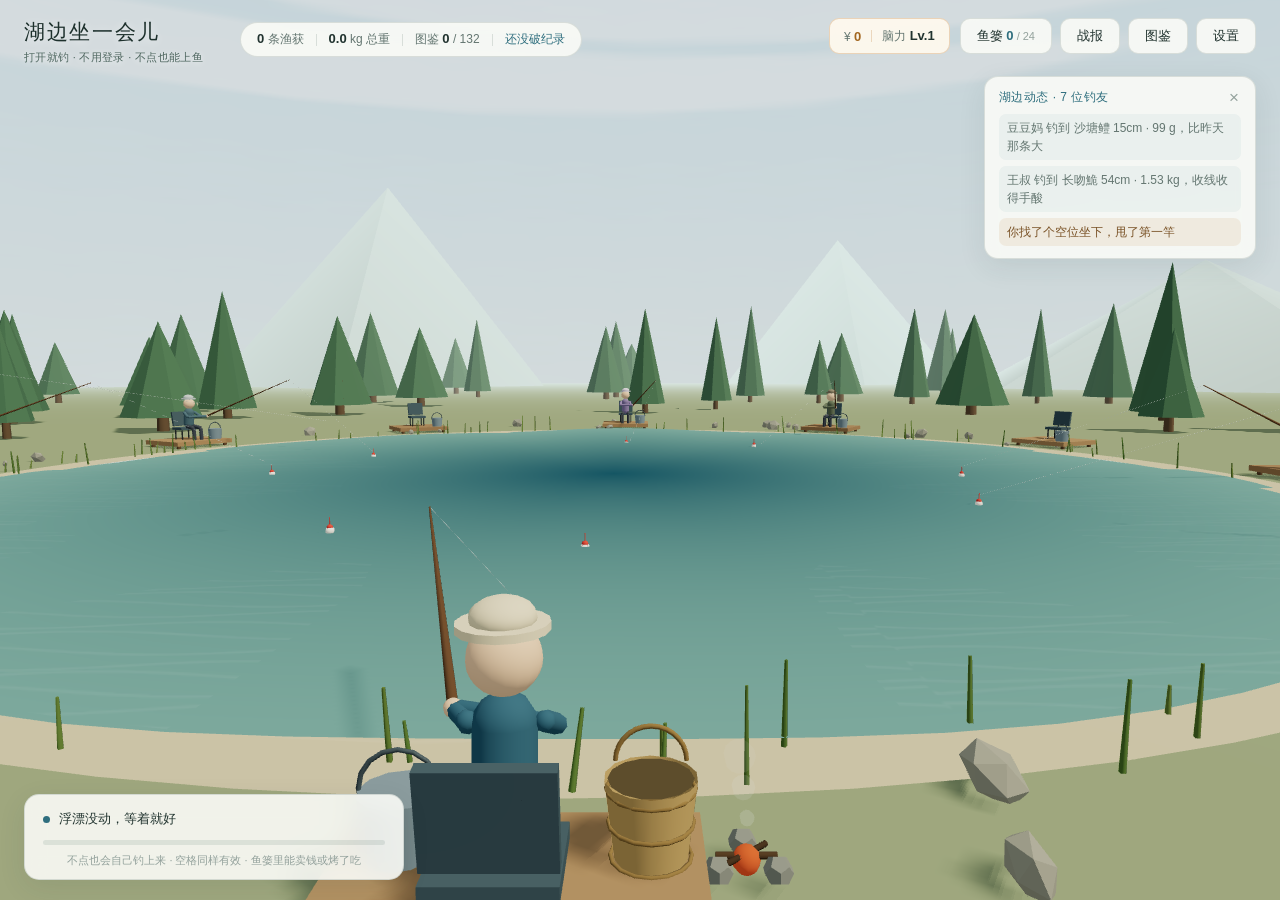
==== commit e70b0c58: "SEO：IndexNow 密钥 + 钓鱼跨天结算修复（rollDay）" ====
--- a/fishing.html
+++ b/fishing.html
@@ -154,7 +154,7 @@
         ]
       }
     </script>
-    <script type="module" crossorigin src="/assets/fishing-DQyhH8av.js"></script>
+    <script type="module" crossorigin src="/assets/fishing-Bu-_hxFC.js"></script>
     <link rel="modulepreload" crossorigin href="/assets/react-BdqkGuZs.js">
     <link rel="stylesheet" crossorigin href="/assets/fishing-GeSbubqD.css">
   </head>
